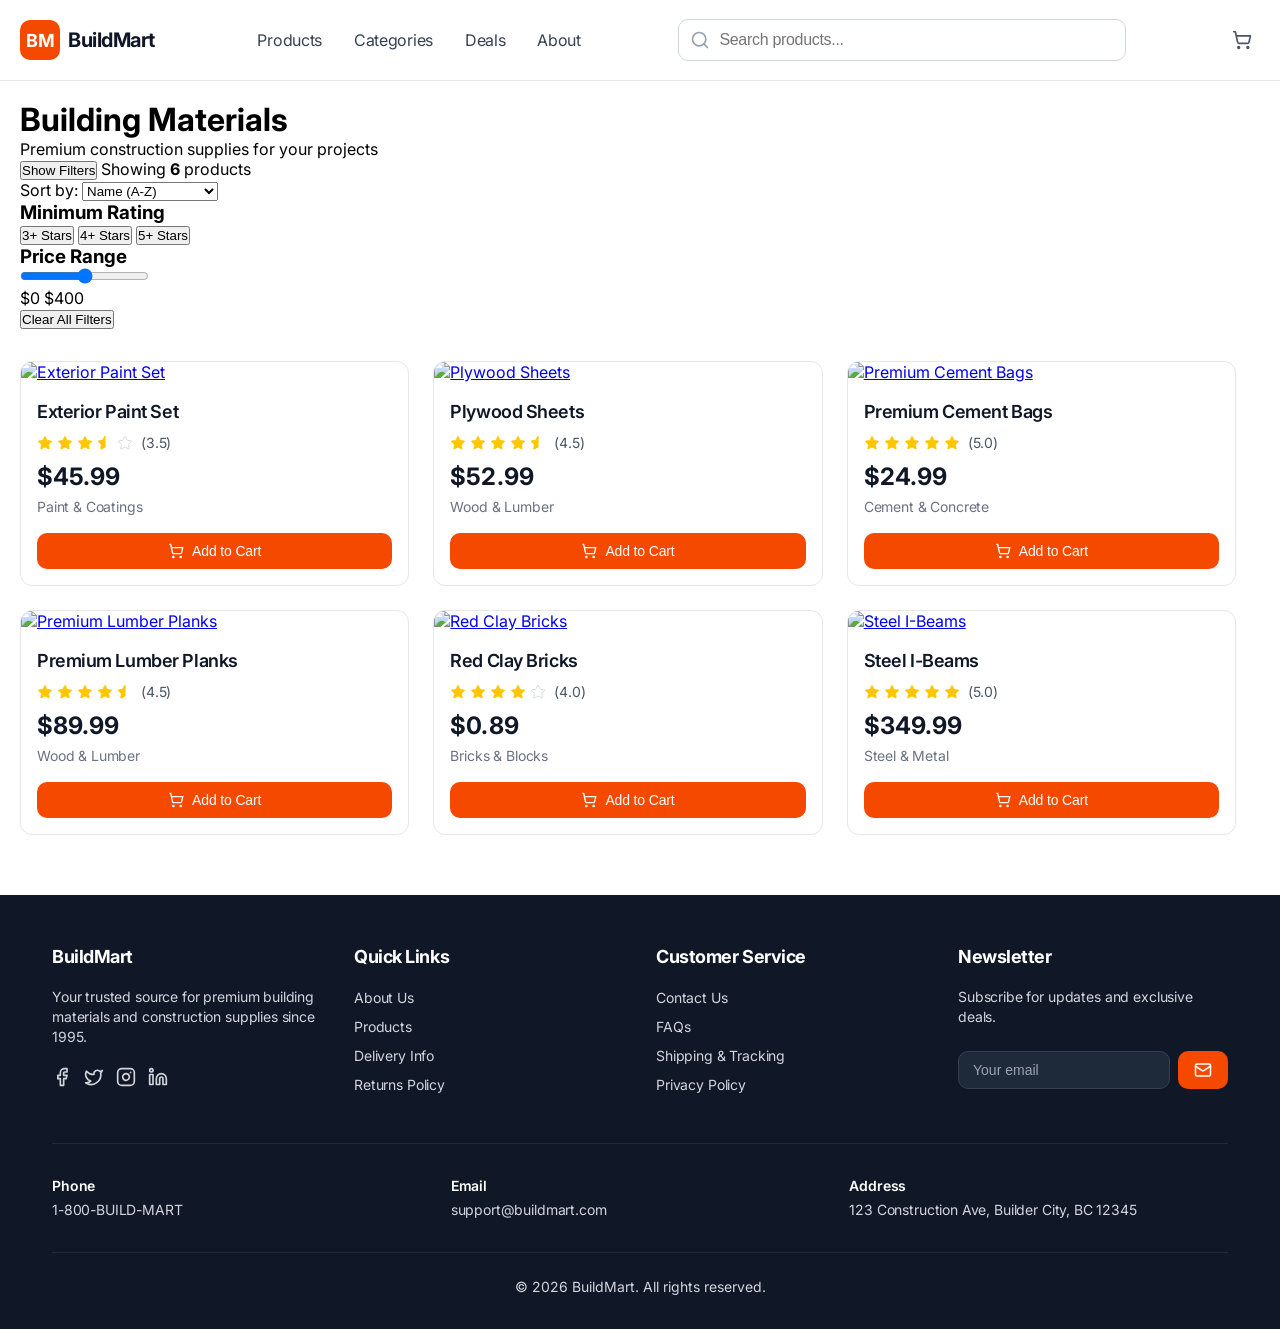
==== html/index.html @ 277979b7 "loading products from json" ====
<!DOCTYPE html>
<html lang="en">
<head>
  <meta charset="UTF-8">
  <meta name="viewport" content="width=device-width, initial-scale=1.0">
  <title>BuildMart</title>
  <link rel="stylesheet" href="../css/style.css">
  <link href="https://fonts.googleapis.com/css2?family=Inter:wght@400;500;600;700&display=swap" rel="stylesheet">
  <script src="../js/loadProducts.js"></script>
</head>

<body>

<header class="header">
  <div class="container header__inner">

    <div class="logo">
      <a href="..\html\index.html">
        <div class="logo__icon">BM</div>
        <span class="logo__text">BuildMart</span>
      </a>
    </div>

    <nav class="nav">
      <a href="..\html\index.html">Products</a>
      <a href="#">Categories</a>
      <a href="#">Deals</a>
      <a href="#">About</a>
    </nav>

    
    <div class="search-wrapper">
      <svg class="search-icon" xmlns="http://www.w3.org/2000/svg" width="20" height="20" viewBox="0 0 24 24" fill="none" stroke="currentColor" stroke-width="2" stroke-linecap="round" stroke-linejoin="round">
        <circle cx="11" cy="11" r="8"></circle>
        <path d="m21 21-4.3-4.3"></path>
      </svg>
      <input class="search" type="text" placeholder="Search products...">
    </div>

    <div class="cart">
      <svg xmlns="http://www.w3.org/2000/svg" width="24" height="24" viewBox="0 0 24 24" fill="none" stroke="currentColor" stroke-width="2" stroke-linecap="round" stroke-linejoin="round">
        <circle cx="8" cy="21" r="1"></circle>
        <circle cx="19" cy="21" r="1"></circle>
        <path d="M2.05 2.05h2l2.66 12.42a2 2 0 0 0 2 1.58h9.78a2 2 0 0 0 1.95-1.57l1.65-7.43H5.12"></path>
      </svg>
      <span class="cart__count">0</span>
    </div>

  </div>
</header>


<main class="main">
  <div class="container">

    <div class="page-header">
      <h1>Building Materials</h1>
      <p>Premium construction supplies for your projects</p>
    </div>

    <div class="toolbar">
      <div class="toolbar__left">
        <button class="btn btn--outline">Show Filters</button>
        <span>Showing <b>6</b> products</span>
      </div>

      <div class="toolbar__right">
        <label>Sort by:</label>
        <select>
          <option>Name (A-Z)</option>
          <option>Price (Low to High)</option>
          <option>Price (High to Low)</option>          
        </select>
      </div>
    </div>

    <div class="filters">

      <div class="filter">
        <h3>Minimum Rating</h3>
        <div class="filter__options">
          <button>3+ Stars</button>
          <button>4+ Stars</button>
          <button>5+ Stars</button>
        </div>
      </div>

      <div class="filter">
        <h3>Price Range</h3>
        <input type="range" min="0" max="400">
        <div class="price-labels">
          <span>$0</span>
          <span>$400</span>
        </div>
      </div>

      <button class="btn btn--outline">Clear All Filters</button>

    </div>

    <div class="products"></div>

  </div>
</main>


<footer class="footer">
  <div class="container">

    <div class="footer__top">

      <div class="footer__col">
        <h3>BuildMart</h3>
        <p>
          Your trusted source for premium building materials and construction supplies since 1995.
        </p>

        <div class="footer__socials">
          <a href="#" class="social-link">
            <svg xmlns="http://www.w3.org/2000/svg" width="20" height="20" viewBox="0 0 24 24" fill="none" stroke="currentColor" stroke-width="2" stroke-linecap="round" stroke-linejoin="round">
              <path d="M18 2h-3a5 5 0 0 0-5 5v3H7v4h3v8h4v-8h3l1-4h-4V7a1 1 0 0 1 1-1h3z"/>
            </svg>
          </a>
          <a href="#" class="social-link">
            <svg xmlns="http://www.w3.org/2000/svg" width="20" height="20" viewBox="0 0 24 24" fill="none" stroke="currentColor" stroke-width="2" stroke-linecap="round" stroke-linejoin="round">
              <path d="M22 4s-.7 2.1-2 3.4c1.6 10-9.4 17.3-18 11.6 2.2.1 4.4-.6 6-2C3 15.5.5 9.6 3 5c2.2 2.6 5.6 4.1 9 4-.9-4.2 4-6.6 7-3.8 1.1 0 3-1.2 3-1.2z"/>
            </svg>
          </a>
          <a href="#" class="social-link">
            <svg xmlns="http://www.w3.org/2000/svg" width="20" height="20" viewBox="0 0 24 24" fill="none" stroke="currentColor" stroke-width="2" stroke-linecap="round" stroke-linejoin="round">
              <rect width="20" height="20" x="2" y="2" rx="5" ry="5"/>
              <path d="M16 11.37A4 4 0 1 1 12.63 8 4 4 0 0 1 16 11.37z"/>
              <line x1="17.5" x2="17.51" y1="6.5" y2="6.5"/>
            </svg>
          </a>
          <a href="#" class="social-link">
            <svg xmlns="http://www.w3.org/2000/svg" width="20" height="20" viewBox="0 0 24 24" fill="none" stroke="currentColor" stroke-width="2" stroke-linecap="round" stroke-linejoin="round">
              <path d="M16 8a6 6 0 0 1 6 6v7h-4v-7a2 2 0 0 0-2-2 2 2 0 0 0-2 2v7h-4v-7a6 6 0 0 1 6-6z"/>
              <rect width="4" height="12" x="2" y="9"/>
              <circle cx="4" cy="4" r="2"/>
            </svg>
          </a>
        </div>
      </div>

      <div class="footer__col">
        <h3>Quick Links</h3>
        <ul>
          <li><a href="#">About Us</a></li>
          <li><a href="#">Products</a></li>
          <li><a href="#">Delivery Info</a></li>
          <li><a href="#">Returns Policy</a></li>
        </ul>
      </div>

      <div class="footer__col">
        <h3>Customer Service</h3>
        <ul>
          <li><a href="#">Contact Us</a></li>
          <li><a href="#">FAQs</a></li>
          <li><a href="#">Shipping & Tracking</a></li>
          <li><a href="#">Privacy Policy</a></li>
        </ul>
      </div>

      <div class="footer__col">
        <h3>Newsletter</h3>
        <p>Subscribe for updates and exclusive deals.</p>

        <div class="footer__email">
          <input type="email" placeholder="Your email">
          <button>
            <svg xmlns="http://www.w3.org/2000/svg" width="18" height="18" viewBox="0 0 24 24" fill="none" stroke="currentColor" stroke-width="2" stroke-linecap="round" stroke-linejoin="round">
              <rect width="20" height="16" x="2" y="4" rx="2"/>
              <path d="m22 7-8.97 5.7a1.94 1.94 0 0 1-2.06 0L2 7"/>
            </svg>
          </button>
        </div>
      </div>

    </div>

    <div class="footer__middle">

      <div>
        <p class="footer__label">Phone</p>
        <p class="info">1-800-BUILD-MART</p>
      </div>

      <div>
        <p class="footer__label">Email</p>
        <p class="info">support@buildmart.com</p>
      </div>

      <div>
        <p class="footer__label">Address</p>
        <p class="info">123 Construction Ave, Builder City, BC 12345</p>
      </div>

    </div>

    <div class="footer__bottom">
      <p>© 2026 BuildMart. All rights reserved.</p>
    </div>

  </div>
</footer>

</body>
</html>
---- css/style.css ----
* {
  margin: 0;
  padding: 0;
  box-sizing: border-box;
}

body {
  font-family: 'Inter', sans-serif;
  background: #FFFFFF;
}

.container {
  max-width: 1280px;
  margin: 0 auto;
  padding: 0 20px;
}

.header {
  background: #FFFFFF;
  border-bottom: 1px solid #E5E7EB;

  top: 0px;
  position: fixed;
  width: 100%;
  height: 81px;
  z-index: 1000;
}

.header__inner {
  display: flex;
  align-items: center;
  justify-content: space-between;
  height: 80px;
  width: 100%;
}

.logo {
  display: flex;
  align-items: center;
  width: 139.89px;
  height: 40px;
  gap: 8px;
}

.logo a{
  display: flex;
  align-items: center;
  text-decoration: none;
  gap: 8px;
}

.logo__icon {
  width: 40px;
  height: 40px;

  display: flex;
  align-items: center;
  justify-content: center;

  background: #F54900;
  color: #FFFFFF;
  border-radius: 10px;

  font-weight: 700;
  font-size: 18px;
}

.logo__text{
  font-weight: bold;
  font-size: 20px;
  line-height: 28px;
  letter-spacing: -0.45px;
  color: #101828;
}

.nav {
  display: flex;
  gap: 32px;
  width: 324.14;
  height: 24px;
}

.nav a {
  text-decoration: none;
  color: #364153;
  top: -0.5px;
  font-weight: 400;
  font-size: 16px;
  line-height: 24px;
  letter-spacing: -0.31px;
}

.nav a:hover{
  color:#F54900;
}



.search-wrapper { 
  position: relative;
  display: flex;
  align-items: center;
}

.search-icon {
  position: absolute;
  left: 12px;
  top: 11px;
  color: #99A1AF;
  width: 20px;
  height: 20px;
  pointer-events: none;
}

.search {
  display: flex;
  width: 448px;
  height: 42px;
  border-radius: 10px;
  padding: 8px 16px 8px 40px;
  border: 1px solid #D1D5DC;
  color: #000000;
  font-weight: 400;
  font-size: 16px;
  line-height: 100%;
  letter-spacing: -0.31px;


}

.search:focus{
  outline: none;
  border: 2px solid #F54900;
  
}

.cart {
  position: relative;
  flex-direction: column;
  width: 36px;
  height: 36px;
  padding: 8px 8px 0 8px;
  color: #4A5565;
}

.cart svg:hover{
  color: #F54900;
}

.cart svg {
  width: 20px;
  height: 20px;
  color: #4A5565;
}

.cart__count {
  visibility: hidden;
  position: absolute;
  top: -4px;
  left: 20px;
  background: #F54900;
  color: #FFFFFF;
  font-size: 12px;
  letter-spacing: 0px;
  font-weight: 400;
  width: 20px;
  height: 20px;
  border-radius: 16777200px;
  display: flex;
  align-items: center;
  justify-content: center;
}




.footer {
  background: #101828;
  width: 100%;
  padding: 48px 32px 32px 32px;
  margin-top: 60px;
}

.footer__top {
  display: grid;
  grid-template-columns: repeat(4, 1fr);
  gap: 32px;
  margin-bottom: 48px;
}

.footer__col {
  display: flex;
  flex-direction: column;
  gap: 16px;
}

.footer__col h3 {
  color: #FFFFFF;
  font-weight: 700;
  font-size: 18px;
  line-height: 28px;
  letter-spacing: -0.44px;
  margin: 0;
}

.footer__col p {
  font-weight: 400;
  font-size: 14px;
  line-height: 20px;
  letter-spacing: -0.15px;
  color: #D1D5DC;
  margin: 0;
}

.footer__col ul {
  list-style: none;
  margin: 0;
  padding: 0;
  display: flex;
  flex-direction: column;
  gap: 8px;
}

.footer__col li {
  cursor: default;
}

.footer__col ul li a {
  font-size: 14px;
  font-weight: 400;
  line-height: 20px;
  letter-spacing: -0.15px;
  color: #D1D5DC;
  text-decoration: none;
  transition: color 0.2s ease;
}

.footer__col ul li a:hover {
  color: #F54900;
}


.footer__socials {
  display: flex;
  gap: 12px;
  margin-top: 4px;
}

.social-link {
  display: flex;
  align-items: center;
  justify-content: center;
  width: 20px;
  height: 20px;
}

.social-link svg {
  width: 20px;
  height: 20px;
  color: #D1D5DC;
}

.social-link:hover svg {
  color: #F54900;
}


.footer__email {
  display: flex;
  margin-top: 8px;
  gap: 8px;
}

.footer__email input {
  flex: 1;
  padding: 10px 14px;
  border: 1px solid #364153;
  background-color: #1E2939;
  border-radius: 10px;
  color: #D1D5DC;
  font-size: 14px;
}

.footer__email input::placeholder {
  color: #9CA3AF;
}

.footer__email input:focus {
  outline: none;
  border-color: #F54900;
}

.footer__email button {
  background: #F54900;
  border: none;
  padding: 0 16px;
  border-radius: 10px;
  cursor: pointer;
  display: flex;
  align-items: center;
  justify-content: center;
}

.footer__email button:hover {
  background: #E03E00;
}

.footer__email button svg {
  width: 18px;
  height: 18px;
  color: #FFFFFF;
}


.footer__middle {
  display: grid;
  grid-template-columns: repeat(3, 1fr);
  gap: 20px;
  border-top: 1px solid #1E2939;
  padding-top: 32px;
  margin-bottom: 32px;
}

.footer__label {
  color: #FFFFFF;
  font-weight: 600;
  font-size: 14px;
  line-height: 20px;
  letter-spacing: -0.15px;
  margin-bottom: 4px;
}

.info {
  font-weight: 400;
  font-size: 14px;
  line-height: 20px;
  letter-spacing: -0.15px;
  color: #D1D5DC;
}


.footer__bottom {
  text-align: center;
  border-top: 1px solid #1E2939;
  padding-top: 24px;
  font-size: 14px;
  font-weight: 400;
  line-height: 20px;
  color: #D1D5DC;
}



main.main {
  padding-top: 100px;
}



.products {
  display: flex;
  flex-wrap: wrap;
  gap: 24px;
  margin-top: 32px;
  margin-bottom: 40px;
  max-width: 1216px;
}

.card {
  flex: 1 1 calc(33.333% - 24px);
  min-width: 250px;
  background: #FFFFFF;
  border-radius: 12px;
  border: 1px solid #E5E7EB;
  overflow: hidden;
  display: flex;
  flex-direction: column;
  transition: box-shadow 0.2s ease;
}

.card:hover {
  box-shadow: 0 8px 20px rgba(0, 0, 0, 0.1);
}


.card a:first-child {
  display: block;
  overflow: hidden;
}


.card img {
  width: 100%;
  aspect-ratio: 387 / 387;
  object-fit: cover;
  transition: transform 0.3s ease;
}

.card:hover img {
  transform: scale(1.05);
}

.card a:not(:first-child) {
  text-decoration: none;
  color: #101828;
  font-size: 18px;
  font-weight: 600;
  line-height: 27px;
  letter-spacing: -0.44px;
  margin: 16px 16px 0 16px;
  transition: color 0.2s ease;
}

.card:hover a:not(:first-child) {
  color: #F54900;
}

.rating {
  display: flex;
  align-items: center;
  gap: 4px;
  margin: 8px 16px 0 16px;
}

.rating .star {
  width: 16px;
  height: 16px;
}

.rating-value {
  font-size: 14px;
  color: #4A5565;
  font-weight: 400;
  line-height: 20px;
  letter-spacing: -0.15px;
  margin-left: 4px;
}

.price {
  font-size: 24px;
  font-weight: 700;
  line-height: 32px;
  letter-spacing: 0.07px;
  color: #101828;
  margin: 8px 16px 0 16px;
}

.category {
  font-weight: 400;
  font-size: 14px;
  line-height: 20px;
  letter-spacing: -0.15px;
  color: #6A7282;
  margin: 4px 16px 16px 16px;
}

.card .btn {
  display: flex;
  align-items: center;
  justify-content: center;
  gap: 8px;
  width: calc(100% - 32px);
  margin: 0 16px 16px 16px;
  padding: 10px 16px;
  background: #F54900;
  color: #FFFFFF;
  border: none;
  border-radius: 10px;
  font-weight: 500;
  font-size: 14px;
  letter-spacing: -0.15px;
  cursor: pointer;
}

.card .btn:hover {
  background: #E03E00;
}

.card .btn svg {
  width: 16px;
  height: 16px;
  color: #FFFFFF;
}
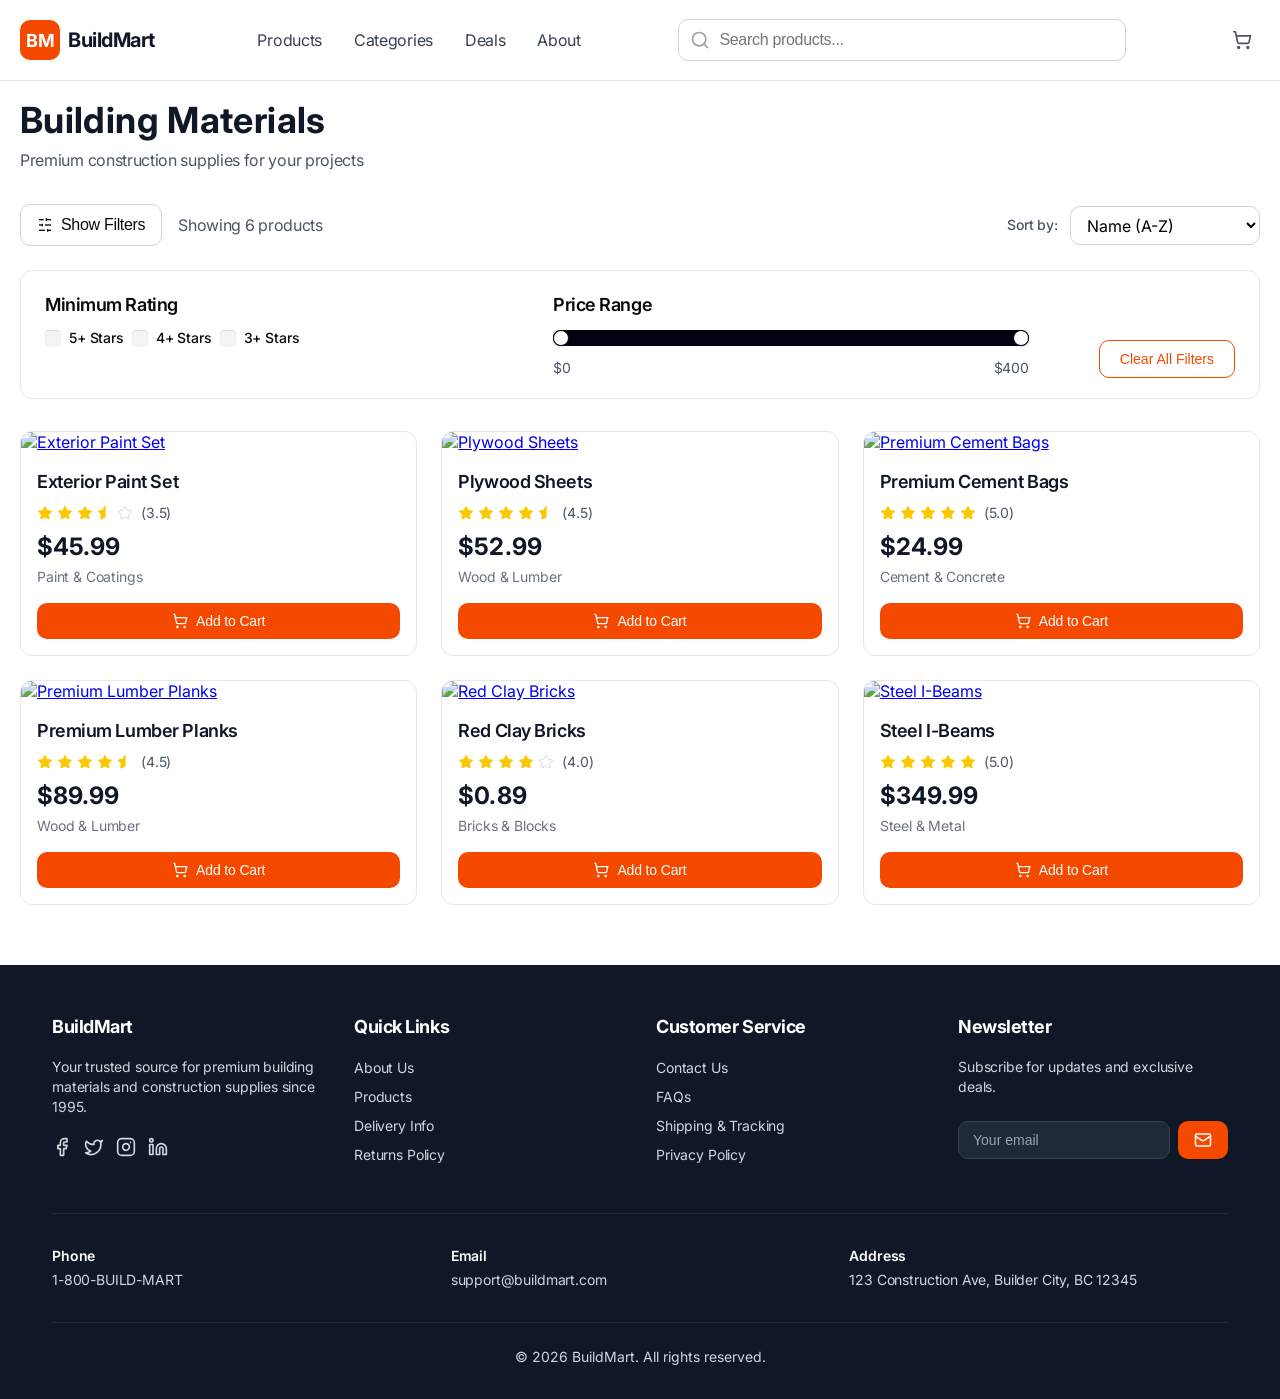
==== commit a7df0bb8: "added filters style" ====
--- a/html/index.html
+++ b/html/index.html
@@ -51,6 +51,7 @@
 
 
 <main class="main">
+  <section></section>
   <div class="container">
 
     <div class="page-header">
@@ -60,8 +61,21 @@
 
     <div class="toolbar">
       <div class="toolbar__left">
-        <button class="btn btn--outline">Show Filters</button>
-        <span>Showing <b>6</b> products</span>
+        <button class="btn btn--outline">
+          <svg xmlns="http://www.w3.org/2000/svg" width="16" height="16" viewBox="0 0 24 24" fill="none" stroke="currentColor" stroke-width="2">
+            <line x1="21" x2="14" y1="4" y2="4"></line>
+            <line x1="10" x2="3" y1="4" y2="4"></line>
+            <line x1="21" x2="12" y1="12" y2="12"></line>
+            <line x1="8" x2="3" y1="12" y2="12"></line>
+            <line x1="21" x2="16" y1="20" y2="20"></line>
+            <line x1="12" x2="3" y1="20" y2="20"></line>
+            <line x1="14" x2="14" y1="2" y2="6"></line>
+            <line x1="8" x2="8" y1="10" y2="14"></line>
+            <line x1="16" x2="16" y1="18" y2="22"></line>
+          </svg>
+          Show Filters
+        </button>
+        <span>Showing 6 products</span>
       </div>
 
       <div class="toolbar__right">
@@ -75,27 +89,44 @@
     </div>
 
     <div class="filters">
-
-      <div class="filter">
-        <h3>Minimum Rating</h3>
-        <div class="filter__options">
-          <button>3+ Stars</button>
-          <button>4+ Stars</button>
-          <button>5+ Stars</button>
-        </div>
-      </div>
-
-      <div class="filter">
-        <h3>Price Range</h3>
-        <input type="range" min="0" max="400">
-        <div class="price-labels">
-          <span>$0</span>
-          <span>$400</span>
-        </div>
-      </div>
-
-      <button class="btn btn--outline">Clear All Filters</button>
-
+      
+      <div class="filter-block">
+        <h3 class="filter-title">Minimum Rating</h3>
+        <div class="rating-options">
+          <label class="rating-option">
+            <input type="checkbox" value="5">
+            <span class="custom-checkbox"></span>
+            <span class="rating-text">5+ Stars</span>
+          </label>
+          <label class="rating-option">
+            <input type="checkbox" value="4">
+            <span class="custom-checkbox"></span>
+            <span class="rating-text">4+ Stars</span>
+          </label>
+          <label class="rating-option">
+            <input type="checkbox" value="3">
+            <span class="custom-checkbox"></span>
+            <span class="rating-text">3+ Stars</span>
+          </label>
+        </div>
+      </div>
+    
+      <div class="filter-block">
+        <h3 class="filter-title">Price Range</h3>
+        <div class="price-range-wrapper">
+          <div class="slider-container">
+            <input type="range" min="0" max="400" value="0" class="price-slider min-slider" id="minSlider">
+            <input type="range" min="0" max="400" value="400" class="price-slider max-slider" id="maxSlider">
+            <div class="slider-track"></div>
+          </div>
+          <div class="price-values">
+            <span class="price-min">$0</span>
+            <span class="price-max">$400</span>
+          </div>
+        </div>
+      </div>
+    
+      <button class="clear-filters-btn">Clear All Filters</button>
     </div>
 
     <div class="products"></div>
--- a/css/style.css
+++ b/css/style.css
@@ -76,8 +76,6 @@
 .nav {
   display: flex;
   gap: 32px;
-  width: 324.14;
-  height: 24px;
 }
 
 .nav a {
@@ -363,7 +361,6 @@
   gap: 24px;
   margin-top: 32px;
   margin-bottom: 40px;
-  max-width: 1216px;
 }
 
 .card {
@@ -484,3 +481,305 @@
 
 
 
+
+
+.page-header {
+  margin-bottom: 32px;
+  gap: 8px;
+}
+
+.page-header h1 {
+  font-weight: 700;
+  font-size: 36px;
+  line-height: 40px;
+  letter-spacing: 0.37px;
+  color: #101828;
+  margin-bottom: 8px;
+}
+
+.page-header p {
+  font-weight: 400;
+  font-size: 16px;
+  line-height: 24px;
+  letter-spacing: -0.31px;
+  color: #4A5565;
+}
+
+.toolbar {
+  display: flex;
+  justify-content: space-between;
+  align-items: center;
+  margin-bottom: 24px;
+  flex-wrap: wrap;
+  gap: 16px;
+}
+
+.toolbar__left {
+  
+  display: flex;
+  align-items: center;
+  gap: 16px;
+}
+
+.btn--outline {
+  display: flex;
+  align-items: center;
+  gap: 8px;
+  padding: 8px 16px;
+  background: transparent;
+  border: 1px solid #D1D5DC;
+  border-radius: 10px;
+  font-weight: 500;
+  font-size: 16px;
+  line-height: 24px;
+  letter-spacing: -0.31px;
+  color: #0A0A0A;
+  cursor: pointer;
+  transition: all 0.2s ease;
+}
+
+.btn--outline:hover {
+  background: #F3F4F6;
+}
+
+.btn--outline svg {
+  width: 16px;
+  height: 16px;
+}
+
+.toolbar__left span {
+  font-weight: 400;
+  font-size: 16px;
+  line-height: 24px;
+  letter-spacing: -0.31px;
+  color: #4A5565;
+}
+
+.toolbar__right {
+  display: flex;
+  align-items: center;
+  gap: 12px;
+}
+
+.toolbar__right label {
+  font-weight: 500;
+  font-size: 14px;
+  line-height: 20px;
+  letter-spacing: -0.15px;
+  color: #4A5565;
+}
+
+.toolbar__right select {
+  padding: 8px 12px;
+  border: 1px solid #D1D5DC;
+  border-radius: 10px;
+  font-family: 'Inter', sans-serif;
+  font-size: 16px;
+  height: 39px;
+  background: white;
+  cursor: pointer;
+}
+
+.toolbar__right select:focus {
+  outline: none;
+  border: 2px solid #F54900;
+}
+
+
+
+
+.filters {
+  display: flex;
+  flex-direction: row;
+  align-items: flex-start; 
+  gap: 32px;
+  background: white;
+  border: 1px solid #E5E7EB;
+  border-radius: 12px;
+  padding: 20px 24px;
+  margin-bottom: 32px;
+}
+
+
+.filter-block {
+  display: flex;
+  flex-direction: column;
+  gap: 12px;
+  flex: 1;
+  max-width: 476px;
+}
+
+.filter-title {
+  font-size: 18px;
+  font-weight: 600;
+  line-height: 27px;
+  letter-spacing: -0.44px;
+  color: #0A0A0A;
+}
+
+
+.rating-options {
+  display: flex;
+  gap: 8px;
+  align-items: center;
+  flex-wrap: wrap;
+}
+
+.rating-option {
+  display: flex;
+  align-items: center;
+  gap: 8px;
+  cursor: pointer;
+}
+
+
+.rating-option input {
+  position: absolute;
+  opacity: 0;
+  width: 0;
+  height: 0;
+}
+
+
+.custom-checkbox {
+  display: inline-block;
+  width: 16px;
+  height: 16px;
+  background: #F3F3F5;
+  border-radius: 4px;
+  border-top: 1px solid rgba(0, 0, 0, 0.1);
+  box-shadow: 0px 1px 2px 0px rgba(0, 0, 0, 0.05);
+  transition: all 0.2s ease;
+  position: relative;
+}
+
+
+.custom-checkbox::after {
+  content: "✓";
+  position: absolute;
+  top: 50%;
+  left: 50%;
+  transform: translate(-50%, -50%);
+  color: white;
+  font-size: 10px;
+  font-weight: bold;
+  opacity: 0;
+  transition: opacity 0.2s ease;
+}
+
+.rating-option input:checked + .custom-checkbox {
+  background: #000000;
+  border-color: #000000;
+}
+
+.rating-option input:checked + .custom-checkbox::after {
+  opacity: 1;
+}
+
+
+.rating-text {
+  font-size: 14px;
+  font-weight: 500;
+  color: #0A0A0A;
+  line-height: 14px;
+  letter-spacing: -0.15px;
+}
+
+
+.price-range-wrapper {
+  display: flex;
+  flex-direction: column;
+  gap: 12px;
+}
+
+
+.slider-container {
+  position: relative;
+  min-width: 200px;
+  height: 16px;
+}
+
+
+.slider-track {
+  position: absolute;
+  left: 0;
+  width: 100%;
+  height: 16px;
+  background: #E5E7EB;
+  border-radius: 4px;
+  pointer-events: none;
+}
+
+.slider-container::before {
+  content: '';
+  position: absolute;
+  left: var(--min-percent, 0%);
+  width: calc(var(--max-percent, 100%) - var(--min-percent, 0%));
+  height: 16px;
+  background: #030213;
+  border-radius: 16777200px;
+  pointer-events: none;
+  z-index: 1;
+}
+
+.price-slider {
+  position: absolute;
+  width: 100%;
+  height: 16px;
+  -webkit-appearance: none;
+  background: transparent;
+  pointer-events: none;
+  z-index: 2;
+}
+
+
+.price-slider::-webkit-slider-thumb {
+  -webkit-appearance: none;
+  width: 16px;
+  height: 16px;
+  background: white;
+  border: 1px solid #030213;
+  border-radius: 50%;
+  cursor: pointer;
+  pointer-events: auto;
+  box-shadow: 0px 1px 2px -1px rgba(0, 0, 0, 0.1), 0px 1px 3px 0px rgba(0, 0, 0, 0.1);
+}
+
+
+
+.price-values {
+  display: flex;
+  justify-content: space-between;
+  gap: 16px;
+}
+
+.price-min,
+.price-max {
+  font-family: 'Inter', sans-serif;
+  font-weight: 400;
+  font-size: 14px;
+  line-height: 20px;
+  letter-spacing: -0.15px;
+  color: #4A5565;
+}
+
+.clear-filters-btn {
+  background: transparent;
+  border: 1px solid #F54900;
+  color: #F54900;
+  padding: 8px 20px;
+  border-radius: 10px;
+  font-size: 14px;
+  font-weight: 500;
+  cursor: pointer;
+  flex-shrink: 0;
+  transition: all 0.2s ease;
+  height: 38px;
+  margin-left: auto; 
+  align-self: flex-end; 
+  margin-bottom: 0;
+}
+
+.clear-filters-btn:hover {
+  background: #FEF2ED;
+}
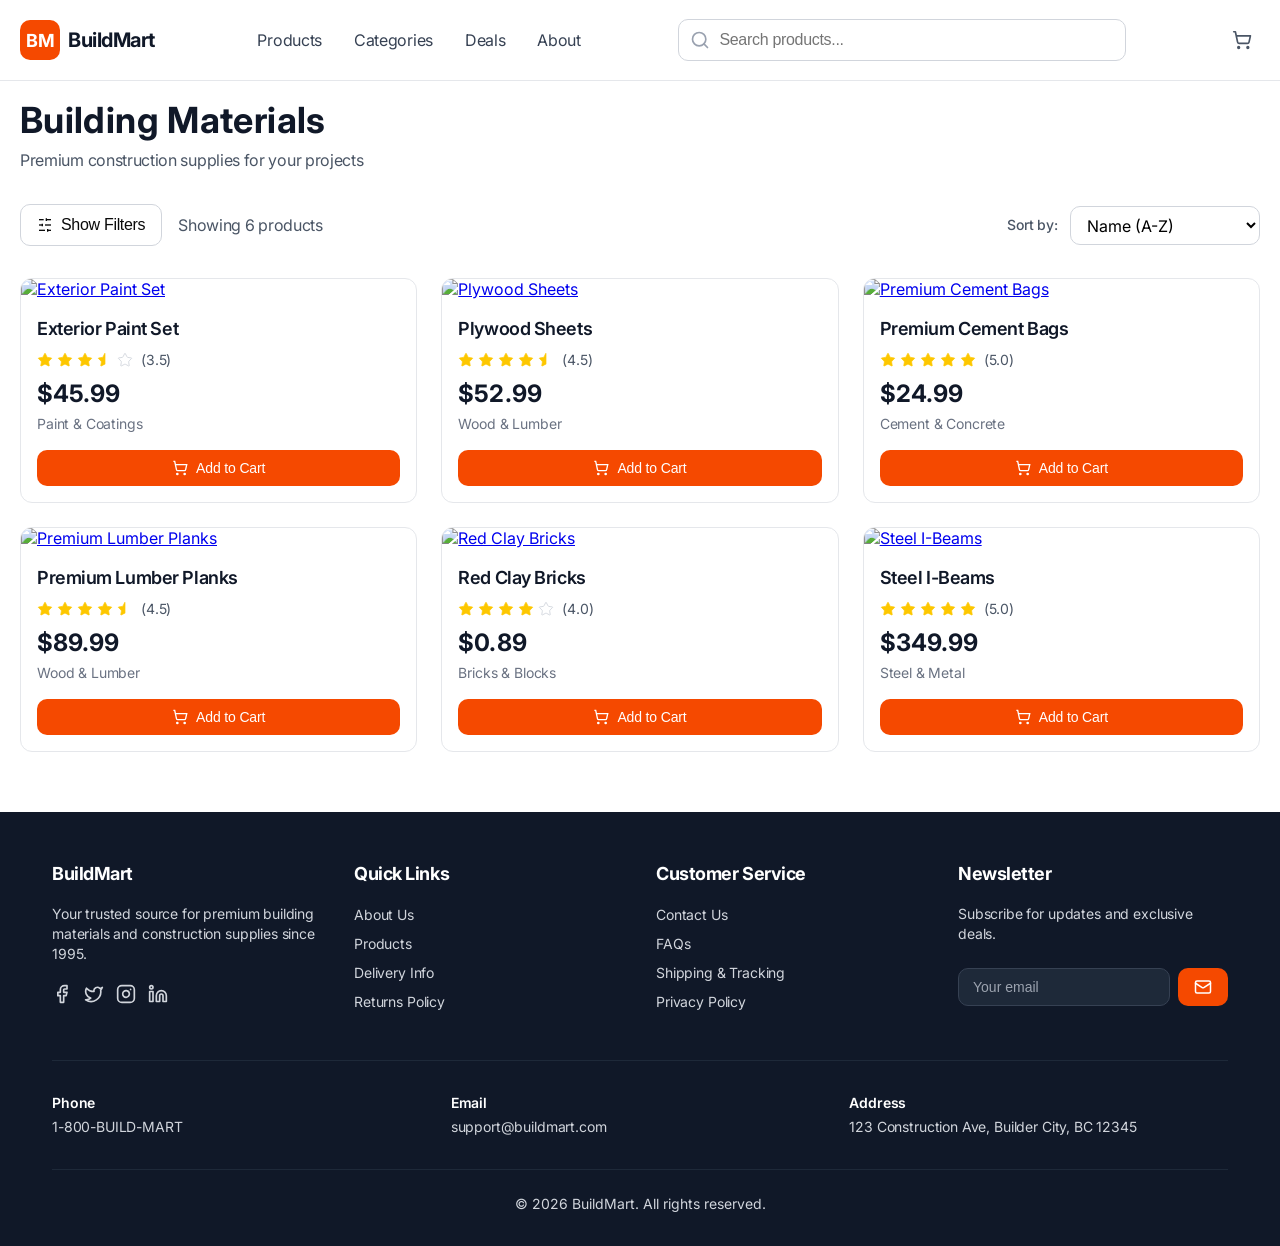
==== commit 988b1c51: "filters and sorting logic" ====
--- a/html/index.html
+++ b/html/index.html
@@ -7,6 +7,8 @@
   <link rel="stylesheet" href="../css/style.css">
   <link href="https://fonts.googleapis.com/css2?family=Inter:wght@400;500;600;700&display=swap" rel="stylesheet">
   <script src="../js/loadProducts.js"></script>
+  <script src="../js/addToCart.js"></script>
+  <script src="../js/filters.js"></script>
 </head>
 
 <body>
@@ -38,12 +40,14 @@
     </div>
 
     <div class="cart">
+      <a href="..\html\card.html">
       <svg xmlns="http://www.w3.org/2000/svg" width="24" height="24" viewBox="0 0 24 24" fill="none" stroke="currentColor" stroke-width="2" stroke-linecap="round" stroke-linejoin="round">
         <circle cx="8" cy="21" r="1"></circle>
         <circle cx="19" cy="21" r="1"></circle>
         <path d="M2.05 2.05h2l2.66 12.42a2 2 0 0 0 2 1.58h9.78a2 2 0 0 0 1.95-1.57l1.65-7.43H5.12"></path>
       </svg>
       <span class="cart__count">0</span>
+      </a>
     </div>
 
   </div>
@@ -89,7 +93,7 @@
     </div>
 
     <div class="filters">
-      
+
       <div class="filter-block">
         <h3 class="filter-title">Minimum Rating</h3>
         <div class="rating-options">
--- a/css/style.css
+++ b/css/style.css
@@ -589,7 +589,7 @@
 
 
 .filters {
-  display: flex;
+  display: none;
   flex-direction: row;
   align-items: flex-start; 
   gap: 32px;
@@ -598,6 +598,10 @@
   border-radius: 12px;
   padding: 20px 24px;
   margin-bottom: 32px;
+}
+
+.filters.visible {
+  display: flex;
 }
 
 
@@ -782,4 +786,73 @@
 
 .clear-filters-btn:hover {
   background: #FEF2ED;
+}
+
+
+
+
+
+
+
+
+
+
+
+
+
+
+.empty-cart {
+    display: flex;
+    flex-direction: column;
+    align-items: center;
+    justify-content: center;
+    text-align: center;
+    min-height: 156px;
+    padding: 40px 20px;
+}
+
+.empty-cart h1 {
+    font-size: 30px;
+    font-weight: 700;
+    line-height: 36px;
+    letter-spacing: 0.4px;
+    color: #101828;
+    margin-bottom: 12px;
+}
+
+.empty-cart p {
+    font-size: 16px;
+    font-weight: 400;
+    line-height: 24px;
+    letter-spacing: -0.31px;
+    color: #4A5565;
+    margin-bottom: 32px;
+}
+
+.browse-products-btn {
+    display: inline-flex;
+    align-items: center;
+    justify-content: center;
+    gap: 8px;
+    padding: 12px 24px;
+    background: #F54900;
+    color: #FFFFFF;
+    font-weight: 600;
+    font-size: 16px;
+    line-height: 24px;
+    letter-spacing: -0.31px;
+    border-radius: 10px;
+    text-decoration: none;
+    border: none;
+    cursor: pointer;
+}
+
+.browse-products-btn:hover {
+    background: #E03E00;
+}
+
+.browse-products-btn svg {
+    width: 20px;
+    height: 20px;
+    stroke: #FFFFFF;
 }
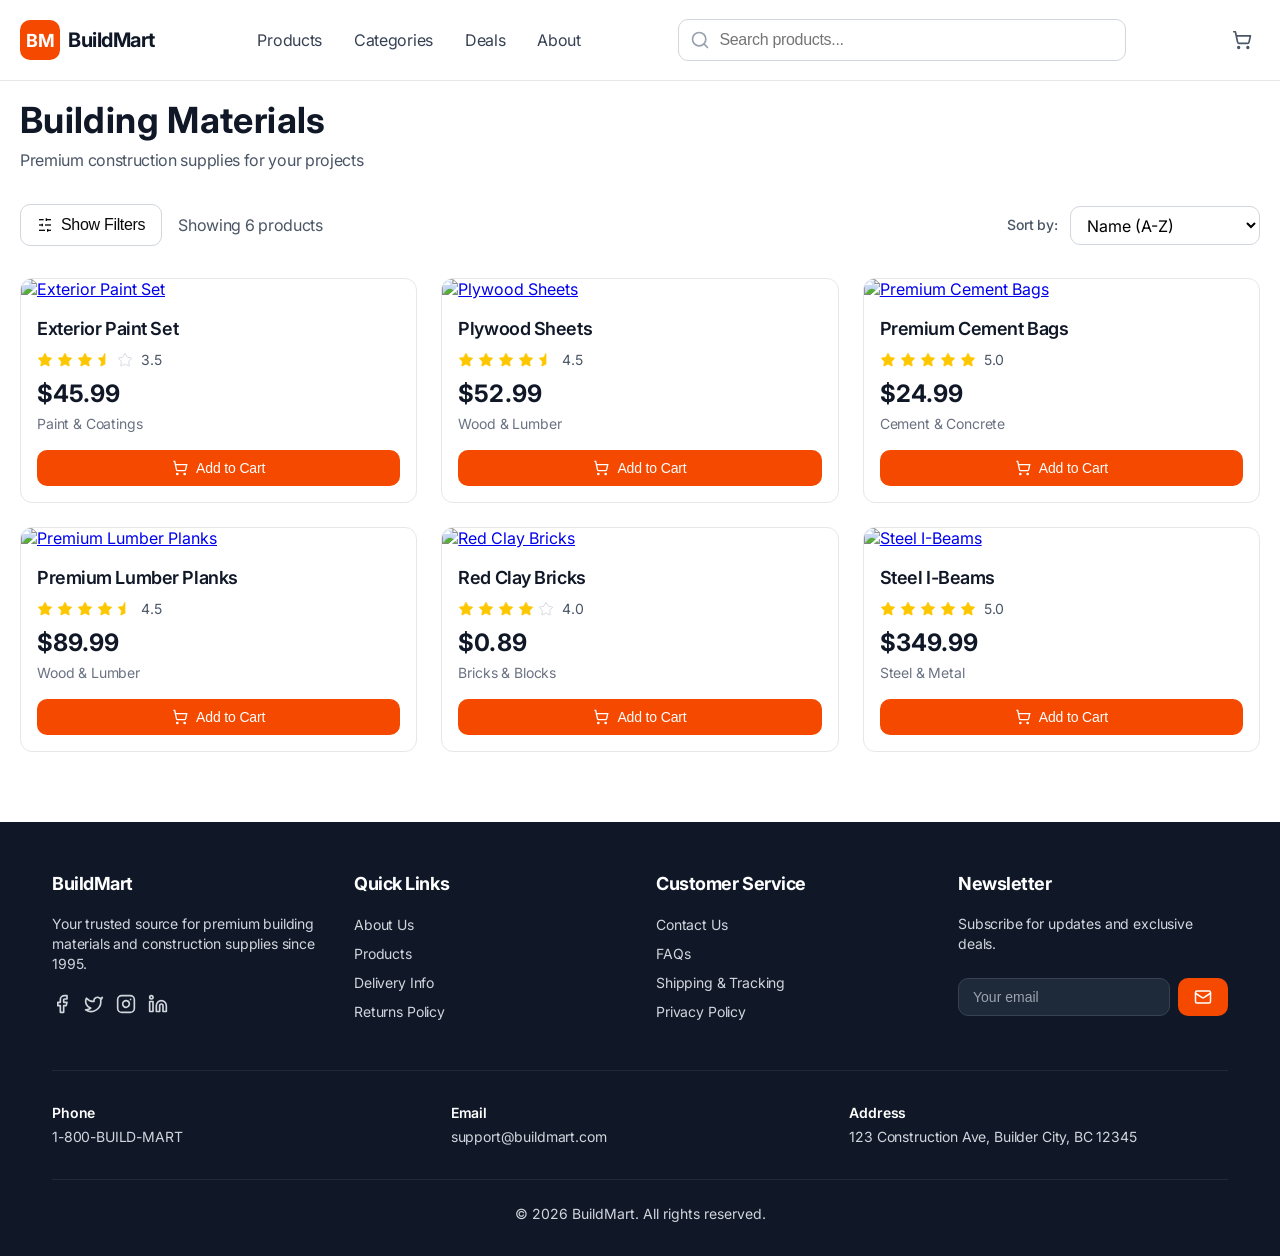
==== commit 22a09686: "toast logic" ====
--- a/html/index.html
+++ b/html/index.html
@@ -6,9 +6,12 @@
   <title>BuildMart</title>
   <link rel="stylesheet" href="../css/style.css">
   <link href="https://fonts.googleapis.com/css2?family=Inter:wght@400;500;600;700&display=swap" rel="stylesheet">
+  <link rel="stylesheet" href="../css/toast.css">
+  <script src="../js/toast.js"></script>
   <script src="../js/loadProducts.js"></script>
   <script src="../js/addToCart.js"></script>
-  <script src="../js/filters.js"></script>
+  <script src="../js/filters.js"></script> 
+  
 </head>
 
 <body>
@@ -240,6 +243,6 @@
 
   </div>
 </footer>
-
+<div id="toast-container"></div>
 </body>
 </html>
--- a/css/style.css
+++ b/css/style.css
@@ -4,9 +4,21 @@
   box-sizing: border-box;
 }
 
+html, body {
+    height: 100%;
+    margin: 0;
+    padding: 0;
+}
+
 body {
-  font-family: 'Inter', sans-serif;
-  background: #FFFFFF;
+    font-family: 'Inter', sans-serif;
+    background: #FFFFFF;
+    overflow-y: auto;
+}
+
+main.main {
+    padding-top: 100px;
+    padding-bottom: 30px;
 }
 
 .container {
@@ -18,7 +30,6 @@
 .header {
   background: #FFFFFF;
   border-bottom: 1px solid #E5E7EB;
-
   top: 0px;
   position: fixed;
   width: 100%;
@@ -52,15 +63,12 @@
 .logo__icon {
   width: 40px;
   height: 40px;
-
   display: flex;
   align-items: center;
   justify-content: center;
-
   background: #F54900;
   color: #FFFFFF;
   border-radius: 10px;
-
   font-weight: 700;
   font-size: 18px;
 }
@@ -91,8 +99,6 @@
 .nav a:hover{
   color:#F54900;
 }
-
-
 
 .search-wrapper { 
   position: relative;
@@ -122,14 +128,11 @@
   font-size: 16px;
   line-height: 100%;
   letter-spacing: -0.31px;
-
-
 }
 
 .search:focus{
   outline: none;
   border: 2px solid #F54900;
-  
 }
 
 .cart {
@@ -169,14 +172,11 @@
   justify-content: center;
 }
 
-
-
-
 .footer {
   background: #101828;
   width: 100%;
   padding: 48px 32px 32px 32px;
-  margin-top: 60px;
+  margin-top: 0; 
 }
 
 .footer__top {
@@ -237,7 +237,6 @@
   color: #F54900;
 }
 
-
 .footer__socials {
   display: flex;
   gap: 12px;
@@ -261,7 +260,6 @@
 .social-link:hover svg {
   color: #F54900;
 }
-
 
 .footer__email {
   display: flex;
@@ -309,7 +307,6 @@
   color: #FFFFFF;
 }
 
-
 .footer__middle {
   display: grid;
   grid-template-columns: repeat(3, 1fr);
@@ -336,7 +333,6 @@
   color: #D1D5DC;
 }
 
-
 .footer__bottom {
   text-align: center;
   border-top: 1px solid #1E2939;
@@ -346,14 +342,6 @@
   line-height: 20px;
   color: #D1D5DC;
 }
-
-
-
-main.main {
-  padding-top: 100px;
-}
-
-
 
 .products {
   display: flex;
@@ -379,12 +367,10 @@
   box-shadow: 0 8px 20px rgba(0, 0, 0, 0.1);
 }
 
-
 .card a:first-child {
   display: block;
   overflow: hidden;
 }
-
 
 .card img {
   width: 100%;
@@ -479,10 +465,6 @@
   color: #FFFFFF;
 }
 
-
-
-
-
 .page-header {
   margin-bottom: 32px;
   gap: 8px;
@@ -515,7 +497,6 @@
 }
 
 .toolbar__left {
-  
   display: flex;
   align-items: center;
   gap: 16px;
@@ -585,9 +566,6 @@
   border: 2px solid #F54900;
 }
 
-
-
-
 .filters {
   display: none;
   flex-direction: row;
@@ -604,7 +582,6 @@
   display: flex;
 }
 
-
 .filter-block {
   display: flex;
   flex-direction: column;
@@ -621,7 +598,6 @@
   color: #0A0A0A;
 }
 
-
 .rating-options {
   display: flex;
   gap: 8px;
@@ -635,7 +611,6 @@
   gap: 8px;
   cursor: pointer;
 }
-
 
 .rating-option input {
   position: absolute;
@@ -643,7 +618,6 @@
   width: 0;
   height: 0;
 }
-
 
 .custom-checkbox {
   display: inline-block;
@@ -656,7 +630,6 @@
   transition: all 0.2s ease;
   position: relative;
 }
-
 
 .custom-checkbox::after {
   content: "✓";
@@ -680,7 +653,6 @@
   opacity: 1;
 }
 
-
 .rating-text {
   font-size: 14px;
   font-weight: 500;
@@ -689,20 +661,17 @@
   letter-spacing: -0.15px;
 }
 
-
 .price-range-wrapper {
   display: flex;
   flex-direction: column;
   gap: 12px;
 }
-
 
 .slider-container {
   position: relative;
   min-width: 200px;
   height: 16px;
 }
-
 
 .slider-track {
   position: absolute;
@@ -736,7 +705,6 @@
   z-index: 2;
 }
 
-
 .price-slider::-webkit-slider-thumb {
   -webkit-appearance: none;
   width: 16px;
@@ -749,8 +717,6 @@
   box-shadow: 0px 1px 2px -1px rgba(0, 0, 0, 0.1), 0px 1px 3px 0px rgba(0, 0, 0, 0.1);
 }
 
-
-
 .price-values {
   display: flex;
   justify-content: space-between;
@@ -787,19 +753,6 @@
 .clear-filters-btn:hover {
   background: #FEF2ED;
 }
-
-
-
-
-
-
-
-
-
-
-
-
-
 
 .empty-cart {
     display: flex;
--- a/css/toast.css
+++ b/css/toast.css
@@ -0,0 +1,182 @@
+#toast-container {
+    position: fixed;
+    top: 25px;
+    right: 24px;
+    display: flex;
+    flex-direction: column;
+    align-items: flex-end;
+    z-index: 9999;
+    width: 360px;
+
+    pointer-events: none; 
+}
+
+
+#toast-container .toast {
+    pointer-events: auto; 
+}
+
+.toast {
+    width: 100%;
+    background: #fff;
+    border-radius: 12px;
+    padding: 12px 16px;
+    display: flex;
+    align-items: center;
+    gap: 12px;
+    border: 1px solid #E5E7EB;
+    box-shadow: 0 4px 12px rgba(0,0,0,0.08);
+    font-size: 12px;
+    min-height: 52px;
+    position: relative;
+    transition: transform 0.25s cubic-bezier(0.2,0.9,0.4,1.1), 
+                box-shadow 0.2s,
+                filter 0.2s;
+    overflow: hidden;
+    cursor: grab;
+    user-select: none;
+}
+
+.toast:active {
+    cursor: grabbing;
+}
+
+.toast-icon {
+    width: 20px;
+    height: 20px;
+    background: #0A0A0A;
+    border-radius: 50%;
+    display: flex;
+    align-items: center;
+    justify-content: center;
+}
+
+.toast-icon svg {
+    width: 12px;
+    height: 12px;
+    stroke: white;
+}
+
+.toast-content {
+    flex: 1;
+}
+
+.toast-title {
+    font-weight: 500;
+    color: #0A0A0A;
+}
+
+#toast-container:not([data-expanded="true"]) {
+    height: 52px;
+}
+
+#toast-container:not([data-expanded="true"]) .toast {
+    position: absolute;
+    right: 0;
+    top: 0;
+    transition: transform 0.25s cubic-bezier(0.2,0.9,0.4,1.1);
+}
+
+#toast-container:not([data-expanded="true"]) .toast[data-index="0"] {
+    transform: translateY(0);
+    z-index: 3;
+}
+
+#toast-container:not([data-expanded="true"]) .toast[data-index="1"] {
+    transform: translateY(12px);
+    z-index: 2;
+    filter: brightness(0.92);
+}
+
+#toast-container:not([data-expanded="true"]) .toast[data-index="2"] {
+    transform: translateY(24px);
+    z-index: 1;
+    filter: brightness(0.85);
+}
+
+#toast-container:not([data-expanded="true"]) .toast[data-index="3"],
+#toast-container:not([data-expanded="true"]) .toast[data-index="4"] {
+    display: none;
+}
+
+
+#toast-container:not([data-expanded="true"]) .toast[data-index="1"]::after,
+#toast-container:not([data-expanded="true"]) .toast[data-index="2"]::after {
+    content: '';
+    position: absolute;
+    bottom: 0;
+    left: 0;
+    right: 0;
+    height: 32px;
+    background: linear-gradient(to bottom, transparent, white);
+    pointer-events: none;
+    border-radius: 0 0 12px 12px;
+}
+
+
+#toast-container[data-expanded="true"] {
+    top: 25px;
+    height: auto;
+    background: transparent;
+    pointer-events: auto;
+}
+
+#toast-container[data-expanded="true"] .toast {
+    position: relative;
+    filter: brightness(1) !important;
+    margin-bottom: 8px;
+    cursor: grab;
+}
+
+#toast-container[data-expanded="true"] .toast:active {
+    cursor: grabbing;
+}
+
+#toast-container[data-expanded="true"] .toast::after {
+    display: none;
+}
+
+#toast-container[data-expanded="true"] .toast:last-child {
+    margin-bottom: 0;
+}
+
+#toast-container[data-expanded="true"] .toast:hover {
+    transform: none;
+}
+
+
+#toast-container[data-expanded="true"] .toast[data-index="3"],
+#toast-container[data-expanded="true"] .toast[data-index="4"] {
+    display: none !important;
+}
+
+
+.toast[data-entering="true"] {
+    animation: slide-down 0.3s cubic-bezier(0.2, 0.9, 0.4, 1.1) forwards;
+}
+
+.toast[data-exiting="true"] {
+    animation: slide-up 0.25s ease forwards;
+}
+
+@keyframes slide-down {
+    0% {
+        transform: translateY(-60px);
+        opacity: 0;
+    }
+    100% {
+        transform: translateY(0);
+        opacity: 1;
+    }
+}
+
+@keyframes slide-up {
+    0% {
+        transform: translateY(0);
+        opacity: 1;
+    }
+    100% {
+        transform: translateY(-60px);
+        opacity: 0;
+    }
+}
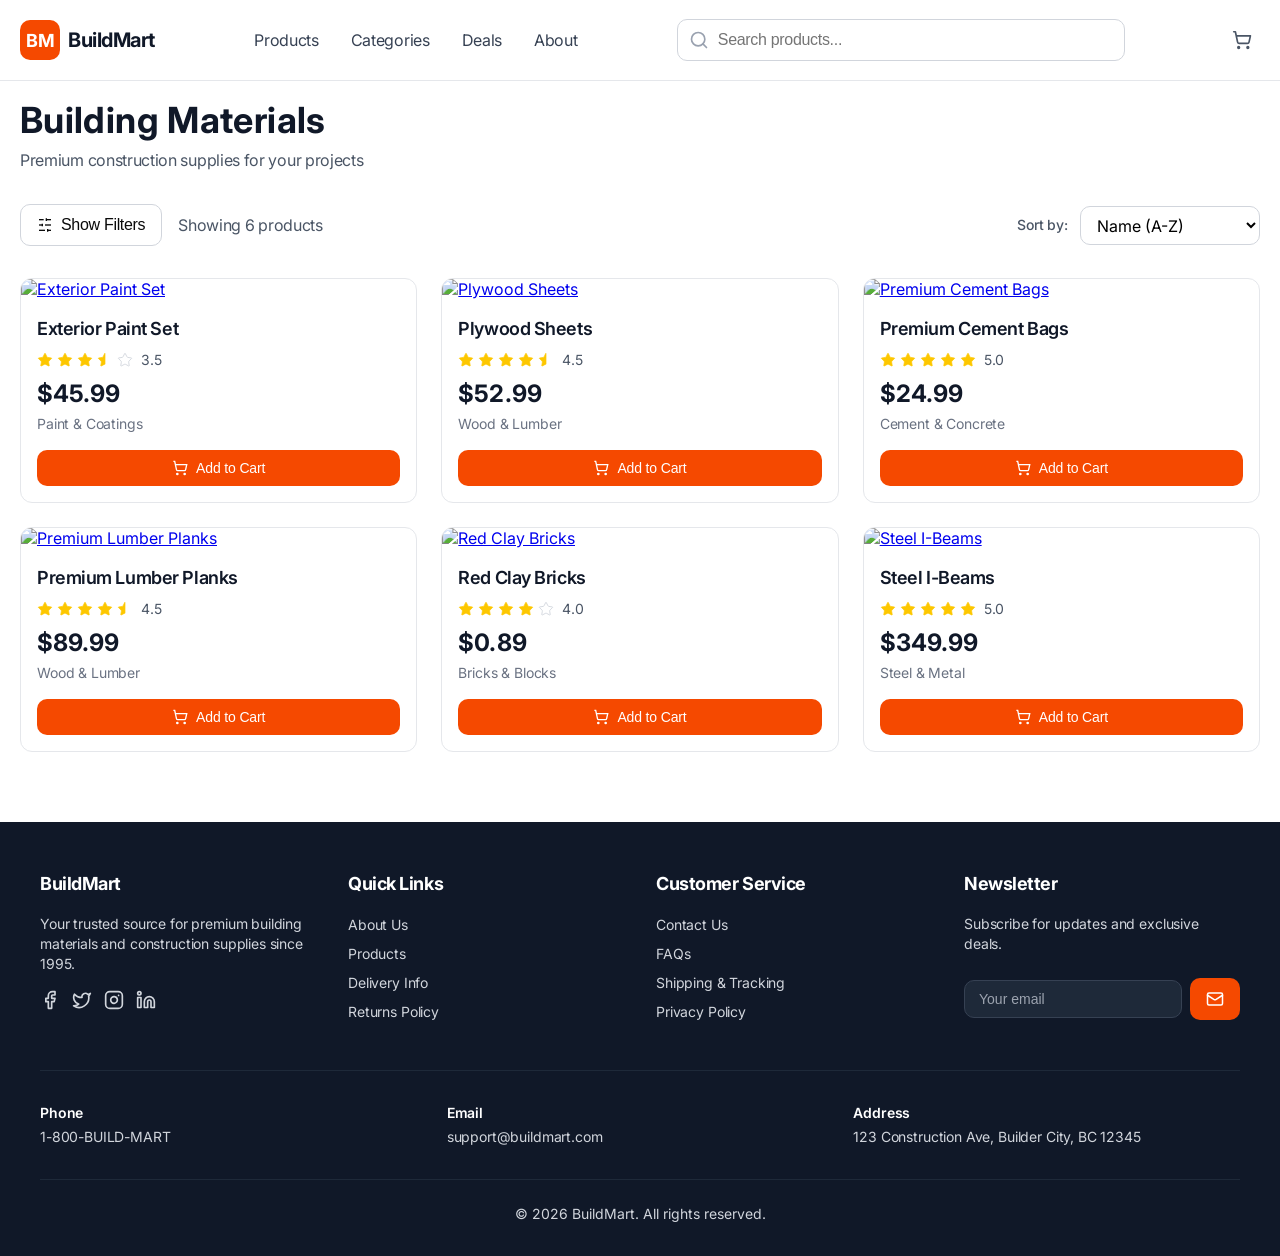
==== commit 429815ed: "adaptive for index.html" ====
--- a/html/index.html
+++ b/html/index.html
@@ -33,7 +33,6 @@
       <a href="#">About</a>
     </nav>
 
-    
     <div class="search-wrapper">
       <svg class="search-icon" xmlns="http://www.w3.org/2000/svg" width="20" height="20" viewBox="0 0 24 24" fill="none" stroke="currentColor" stroke-width="2" stroke-linecap="round" stroke-linejoin="round">
         <circle cx="11" cy="11" r="8"></circle>
@@ -44,13 +43,43 @@
 
     <div class="cart">
       <a href="..\html\card.html">
+        <svg xmlns="http://www.w3.org/2000/svg" width="24" height="24" viewBox="0 0 24 24" fill="none" stroke="currentColor" stroke-width="2" stroke-linecap="round" stroke-linejoin="round">
+          <circle cx="8" cy="21" r="1"></circle>
+          <circle cx="19" cy="21" r="1"></circle>
+          <path d="M2.05 2.05h2l2.66 12.42a2 2 0 0 0 2 1.58h9.78a2 2 0 0 0 1.95-1.57l1.65-7.43H5.12"></path>
+        </svg>
+        <span class="cart__count">0</span>
+      </a>
+    </div>
+
+    
+    <button class="mobile-search-icon-btn" id="mobileSearchBtn">
       <svg xmlns="http://www.w3.org/2000/svg" width="24" height="24" viewBox="0 0 24 24" fill="none" stroke="currentColor" stroke-width="2" stroke-linecap="round" stroke-linejoin="round">
-        <circle cx="8" cy="21" r="1"></circle>
-        <circle cx="19" cy="21" r="1"></circle>
-        <path d="M2.05 2.05h2l2.66 12.42a2 2 0 0 0 2 1.58h9.78a2 2 0 0 0 1.95-1.57l1.65-7.43H5.12"></path>
+        <circle cx="11" cy="11" r="8"></circle>
+        <path d="m21 21-4.3-4.3"></path>
       </svg>
-      <span class="cart__count">0</span>
-      </a>
+    </button>
+
+    <button class="burger-menu" id="burgerMenu">
+      <svg xmlns="http://www.w3.org/2000/svg" width="24" height="24" viewBox="0 0 24 24" fill="none" stroke="currentColor" stroke-width="2" stroke-linecap="round" stroke-linejoin="round">
+        <line x1="4" x2="20" y1="12" y2="12"></line>
+        <line x1="4" x2="20" y1="6" y2="6"></line>
+        <line x1="4" x2="20" y1="18" y2="18"></line>
+      </svg>
+    </button>
+    
+    <div class="mobile-nav" id="mobileNav">
+      <div class="mobile-search-wrapper">
+        <svg class="mobile-search-icon" width="20" height="20" viewBox="0 0 24 24" fill="none" stroke="currentColor" stroke-width="2">
+          <circle cx="11" cy="11" r="8"></circle>
+          <path d="m21 21-4.3-4.3"></path>
+        </svg>
+        <input type="text" class="mobile-search" placeholder="Search products...">
+      </div>
+      <a href="index.html">Products</a>
+      <a href="#">Categories</a>
+      <a href="#">Deals</a>
+      <a href="#">About</a>
     </div>
 
   </div>
@@ -244,5 +273,72 @@
   </div>
 </footer>
 <div id="toast-container"></div>
+
+
+<script>
+    const burgerBtn = document.getElementById('burgerMenu');
+    const mobileNav = document.getElementById('mobileNav');
+    const mobileSearchBtn = document.getElementById('mobileSearchBtn');
+    const desktopSearch = document.querySelector('.search');
+    const mobileSearch = document.querySelector('.mobile-search');
+    const body = document.body;
+    
+    // Функция обновления отступа main
+    function updateMainPadding() {
+        if (mobileNav && mobileNav.classList.contains('active')) {
+            const navHeight = mobileNav.offsetHeight;
+            body.style.setProperty('--menu-height', navHeight + 'px');
+            body.classList.add('menu-open');
+        } else {
+            body.classList.remove('menu-open');
+            body.style.removeProperty('--menu-height');
+        }
+    }
+    
+    // Бургер меню
+    if (burgerBtn && mobileNav) {
+        burgerBtn.addEventListener('click', (e) => {
+            e.stopPropagation();
+            mobileNav.classList.toggle('active');
+            updateMainPadding();
+        });
+        
+        mobileNav.querySelectorAll('a').forEach(link => {
+            link.addEventListener('click', () => {
+                mobileNav.classList.remove('active');
+                updateMainPadding();
+            });
+        });
+    }
+    
+    // Синхронизация поиска
+    if (desktopSearch && mobileSearch) {
+        desktopSearch.addEventListener('input', (e) => {
+            mobileSearch.value = e.target.value;
+        });
+        
+        mobileSearch.addEventListener('input', (e) => {
+            desktopSearch.value = e.target.value;
+        });
+    }
+    
+    // Мобильная иконка поиска - только цвет меняется, без функционала
+    // (убраны все действия)
+    
+    // Закрытие меню при клике вне его
+    document.addEventListener('click', (e) => {
+        if (mobileNav && mobileNav.classList.contains('active')) {
+            if (!mobileNav.contains(e.target) && !burgerBtn?.contains(e.target)) {
+                mobileNav.classList.remove('active');
+                updateMainPadding();
+            }
+        }
+    });
+    
+    // Обновление отступа при ресайзе
+    window.addEventListener('resize', () => {
+        updateMainPadding();
+    });
+</script>
 </body>
 </html>
--- a/css/style.css
+++ b/css/style.css
@@ -19,6 +19,12 @@
 main.main {
     padding-top: 100px;
     padding-bottom: 30px;
+    transition: padding-top 0.3s ease;
+}
+
+
+body.menu-open main.main {
+    padding-top: calc(100px + var(--menu-height, 200px));
 }
 
 .container {
@@ -43,14 +49,14 @@
   justify-content: space-between;
   height: 80px;
   width: 100%;
+  gap: 16px;
 }
 
 .logo {
   display: flex;
   align-items: center;
-  width: 139.89px;
-  height: 40px;
   gap: 8px;
+  flex-shrink: 0;
 }
 
 .logo a{
@@ -89,7 +95,6 @@
 .nav a {
   text-decoration: none;
   color: #364153;
-  top: -0.5px;
   font-weight: 400;
   font-size: 16px;
   line-height: 24px;
@@ -100,10 +105,109 @@
   color:#F54900;
 }
 
+
+.mobile-search-icon-btn {
+    display: none;
+    background: none;
+    border: none;
+    cursor: pointer;
+    padding: 8px;
+    color: #4A5565;
+}
+
+.mobile-search-icon-btn svg {
+    width: 20px;
+    height: 20px;
+    stroke: #4A5565;
+}
+
+.mobile-search-icon-btn:hover svg {
+    stroke: #F54900;
+}
+
+.burger-menu {
+    display: none;
+    background: none;
+    border: none;
+    cursor: pointer;
+    padding: 8px;
+    color: #4A5565;
+}
+
+.burger-menu svg {
+    width: 20px;
+    height: 20px;
+    stroke: #4A5565;
+}
+
+.burger-menu:hover svg {
+    stroke: #F54900;
+}
+
+.mobile-nav {
+    display: none;
+    position: fixed;
+    top: 81px;
+    left: 0;
+    width: 100%;
+    background: white;
+    border-bottom: 1px solid #E5E7EB;
+    padding: 16px 20px;
+    flex-direction: column;
+    gap: 16px;
+    z-index: 999;
+}
+
+.mobile-nav .mobile-search-wrapper {
+    position: relative;
+    margin-bottom: 8px;
+}
+
+.mobile-nav .mobile-search {
+    width: 100%;
+    padding: 10px 16px 10px 40px;
+    border: 1px solid #D1D5DC;
+    border-radius: 10px;
+    font-family: 'Inter', sans-serif;
+    font-size: 16px;
+}
+
+.mobile-nav .mobile-search-icon {
+    position: absolute;
+    left: 12px;
+    top: 50%;
+    transform: translateY(-50%);
+    color: #99A1AF;
+    width: 20px;
+    height: 20px;
+    pointer-events: none;
+}
+
+.mobile-nav a {
+    text-decoration: none;
+    color: #364153;
+    font-weight: 400;
+    font-size: 16px;
+    line-height: 24px;
+    letter-spacing: -0.31px;
+    padding: 8px 0;
+}
+
+.mobile-nav a:hover {
+    color: #F54900;
+}
+
+.mobile-nav.active {
+    display: flex;
+}
+
 .search-wrapper { 
   position: relative;
   display: flex;
   align-items: center;
+  flex: 1;
+  max-width: 448px;
+  min-width: 200px;
 }
 
 .search-icon {
@@ -118,7 +222,7 @@
 
 .search {
   display: flex;
-  width: 448px;
+  width: 100%;
   height: 42px;
   border-radius: 10px;
   padding: 8px 16px 8px 40px;
@@ -142,6 +246,7 @@
   height: 36px;
   padding: 8px 8px 0 8px;
   color: #4A5565;
+  flex-shrink: 0;
 }
 
 .cart svg:hover{
@@ -175,7 +280,7 @@
 .footer {
   background: #101828;
   width: 100%;
-  padding: 48px 32px 32px 32px;
+  padding: 48px 20px 32px 20px;
   margin-top: 0; 
 }
 
@@ -240,7 +345,7 @@
 .footer__socials {
   display: flex;
   gap: 12px;
-  margin-top: 4px;
+  justify-content: flex-start;
 }
 
 .social-link {
@@ -265,10 +370,14 @@
   display: flex;
   margin-top: 8px;
   gap: 8px;
+  flex-direction: row;
+  align-items: center;
+  flex-wrap: nowrap;
 }
 
 .footer__email input {
   flex: 1;
+  min-width: 120px;
   padding: 10px 14px;
   border: 1px solid #364153;
   background-color: #1E2939;
@@ -295,6 +404,9 @@
   display: flex;
   align-items: center;
   justify-content: center;
+  flex-shrink: 0;
+  height: 42px;
+  white-space: nowrap;
 }
 
 .footer__email button:hover {
@@ -344,16 +456,14 @@
 }
 
 .products {
-  display: flex;
-  flex-wrap: wrap;
+  display: grid;
+  grid-template-columns: repeat(3, 1fr);
   gap: 24px;
   margin-top: 32px;
   margin-bottom: 40px;
 }
 
 .card {
-  flex: 1 1 calc(33.333% - 24px);
-  min-width: 250px;
   background: #FFFFFF;
   border-radius: 12px;
   border: 1px solid #E5E7EB;
@@ -500,6 +610,7 @@
   display: flex;
   align-items: center;
   gap: 16px;
+  flex-wrap: wrap;
 }
 
 .btn--outline {
@@ -540,6 +651,7 @@
   display: flex;
   align-items: center;
   gap: 12px;
+  flex-wrap: wrap;
 }
 
 .toolbar__right label {
@@ -548,6 +660,7 @@
   line-height: 20px;
   letter-spacing: -0.15px;
   color: #4A5565;
+  white-space: nowrap;
 }
 
 .toolbar__right select {
@@ -559,6 +672,9 @@
   height: 39px;
   background: white;
   cursor: pointer;
+  width: 180px;
+  min-width: 180px;
+  max-width: 180px;
 }
 
 .toolbar__right select:focus {
@@ -665,11 +781,12 @@
   display: flex;
   flex-direction: column;
   gap: 12px;
+  width: 100%;
 }
 
 .slider-container {
   position: relative;
-  min-width: 200px;
+  width: 100%;
   height: 16px;
 }
 
@@ -721,6 +838,7 @@
   display: flex;
   justify-content: space-between;
   gap: 16px;
+  width: 100%;
 }
 
 .price-min,
@@ -808,4 +926,365 @@
     width: 20px;
     height: 20px;
     stroke: #FFFFFF;
+}
+
+.no-products-message {
+    text-align: center;
+    padding: 60px 20px;
+    background: #FFFFFF;
+}
+
+.no-products-message p {
+    font-family: 'Inter', sans-serif;
+    font-size: 18px;
+    color: #6A7282;
+    margin-bottom: 16px;
+}
+
+.clear-filters-message-btn {
+    background: transparent;
+    color: #F54900;
+    padding: 10px 24px;
+    border: none;
+    font-size: 16px;
+    font-weight: 500;
+    cursor: pointer;
+    transition: all 0.2s ease;
+}
+
+.clear-filters-message-btn:hover {
+    color: #c5420a;
+}
+
+
+
+@media (max-width: 1024px) {
+    .products {
+        grid-template-columns: repeat(2, 1fr);
+    }
+    
+    .logo__text {
+        display: none;
+    }
+    
+    .footer__top {
+        grid-template-columns: repeat(2, 1fr);
+        gap: 32px;
+    }
+
+    .footer {
+        padding: 48px 20px 32px 20px;
+    }
+    
+    .footer__col {
+        padding-left: 0;
+        margin-left: 0;
+    }
+    
+    .footer__col h3,
+    .footer__col p,
+    .footer__col ul {
+        text-align: left;
+        margin-left: 0;
+        padding-left: 0;
+    }
+    
+    .footer__socials {
+        justify-content: flex-start;
+    }
+    
+    .search-wrapper {
+        max-width: 300px;
+        min-width: 150px;
+    }
+}
+
+
+@media (max-width: 827px) {
+    .rating-options {
+        flex-wrap: wrap;
+        gap: 12px;
+    }
+
+    .rating-option:nth-child(3) {
+        width: 100%;
+    }
+}
+
+@media (max-width: 767px) {
+
+    .toolbar {
+        flex-direction: column;
+        align-items: flex-start;
+        gap: 12px;
+    }
+
+
+    .toolbar__right {
+        display: flex;
+        flex-direction: row;
+        align-items: center;
+        gap: 12px;
+        width: 100%;
+        flex-wrap: wrap;
+    }
+
+    .toolbar__right label {
+        white-space: nowrap;
+    }
+
+    .toolbar__right select {
+        width: auto;
+        min-width: 160px;
+        max-width: 180px;
+    }
+
+
+    .filters.visible {
+        flex-direction: column;
+        gap: 24px;
+    }
+
+
+    .rating-options {
+        display: flex;
+        flex-direction: row !important;
+        flex-wrap: wrap !important;
+        gap: 12px;
+    }
+
+    .rating-option {
+        width: auto !important;
+    }
+
+
+    .price-range-wrapper {
+        width: 100%;
+        margin-top: 8px;
+    }
+
+    .filter-block {
+        width: 100%;
+        max-width: 100%;
+    }
+
+    .clear-filters-btn {
+        align-self: flex-start;
+        margin-left: 0;
+    }
+}
+
+
+@media (max-width: 768px) {
+    .nav {
+        display: none;
+    }
+    
+    .search-wrapper {
+        display: none;
+    }
+    
+    .mobile-search-icon-btn {
+        display: block;
+    }
+    
+    .burger-menu {
+        display: block;
+    }
+    
+    .header__inner {
+        justify-content: space-between;
+        gap: 8px;
+    }
+    
+    .logo {
+        margin-right: auto;
+    }
+    
+    .cart {
+        order: 2;
+    }
+    
+    .mobile-search-icon-btn {
+        order: 1;
+    }
+    
+    .burger-menu {
+        order: 3;
+    }
+
+
+    .footer {
+        padding: 48px 20px 32px 20px;
+    }
+    
+    .footer__top {
+        grid-template-columns: 1fr;
+        gap: 32px;
+    }
+    
+    .footer__col {
+        padding-left: 0;
+        margin-left: 0;
+    }
+    
+    .footer__col h3,
+    .footer__col p,
+    .footer__col ul {
+        text-align: left;
+        margin-left: 0;
+        padding-left: 0;
+    }
+    
+    .footer__socials {
+        justify-content: flex-start;
+    }
+    
+    .footer__middle {
+        grid-template-columns: 1fr;
+        text-align: left;
+        gap: 16px;
+        padding-left: 0;
+        margin-left: 0;
+    }
+    
+    .footer__middle div {
+        text-align: left;
+        margin-left: 0;
+        padding-left: 0;
+    }
+    
+    .products {
+        gap: 16px;
+    }
+}
+
+@media (max-width: 342px) {
+    .rating-options {
+        flex-wrap: wrap;
+        gap: 8px;
+    }
+
+    .rating-option:nth-child(3) {
+        width: 100%;
+    }
+}
+
+
+@media (max-width: 320px) {
+    .btn--outline {
+        width: auto;
+        min-width: 70px;
+        white-space: normal;
+        text-align: center;
+        padding: 8px 12px;
+        display: flex;
+        flex-direction: row;
+        align-items: center;
+        justify-content: flex-start;
+        gap: 8px;
+    }
+    
+    .btn--outline svg {
+        flex-shrink: 0;
+    }
+    
+    .btn--outline {
+        line-height: 1.2;
+        word-break: keep-all;
+        max-width: 90px;
+    }
+    
+    .toolbar__left {
+        display: flex;
+        align-items: center;
+        gap: 12px;
+        width: 100%;
+    }
+    
+    .toolbar__left span {
+        white-space: normal;
+        word-break: keep-all;
+        text-align: left;
+        line-height: 1.2;
+        max-width: 70px;
+        display: flex;
+        flex-direction: column;
+    }
+    
+
+    .footer {
+        padding: 40px 12px 24px 12px;
+    }
+    
+    .footer__col {
+        padding-left: 0;
+    }
+}
+
+
+@media (max-width: 276px) {
+    .toolbar__right {
+        flex-direction: column;
+        align-items: flex-start;
+        gap: 8px;
+    }
+    
+    .toolbar__right select {
+        width: 100%;
+        min-width: auto;
+        max-width: none;
+    }
+}
+
+
+@media (max-width: 249px) {
+    .rating-options {
+        flex-direction: column;
+        align-items: flex-start;
+        gap: 12px;
+    }
+}
+
+
+@media (max-width: 480px) {
+    .products {
+        grid-template-columns: 1fr;
+    }
+    
+    .container {
+        padding: 0 16px;
+    }
+    
+    .page-header h1 {
+        font-size: 28px;
+        line-height: 36px;
+    }
+    
+    .page-header p {
+        font-size: 14px;
+    }
+    
+    .btn--outline {
+        padding: 6px 12px;
+        font-size: 14px;
+    }
+    
+    .toolbar__left span {
+        font-size: 14px;
+    }
+    
+  
+    .footer {
+        padding: 48px 16px 32px 16px;
+    }
+    
+    .footer__col {
+        padding-left: 0;
+    }
+    
+    .footer__email {
+        flex-direction: row;
+        flex-wrap: wrap;
+    }
 }
